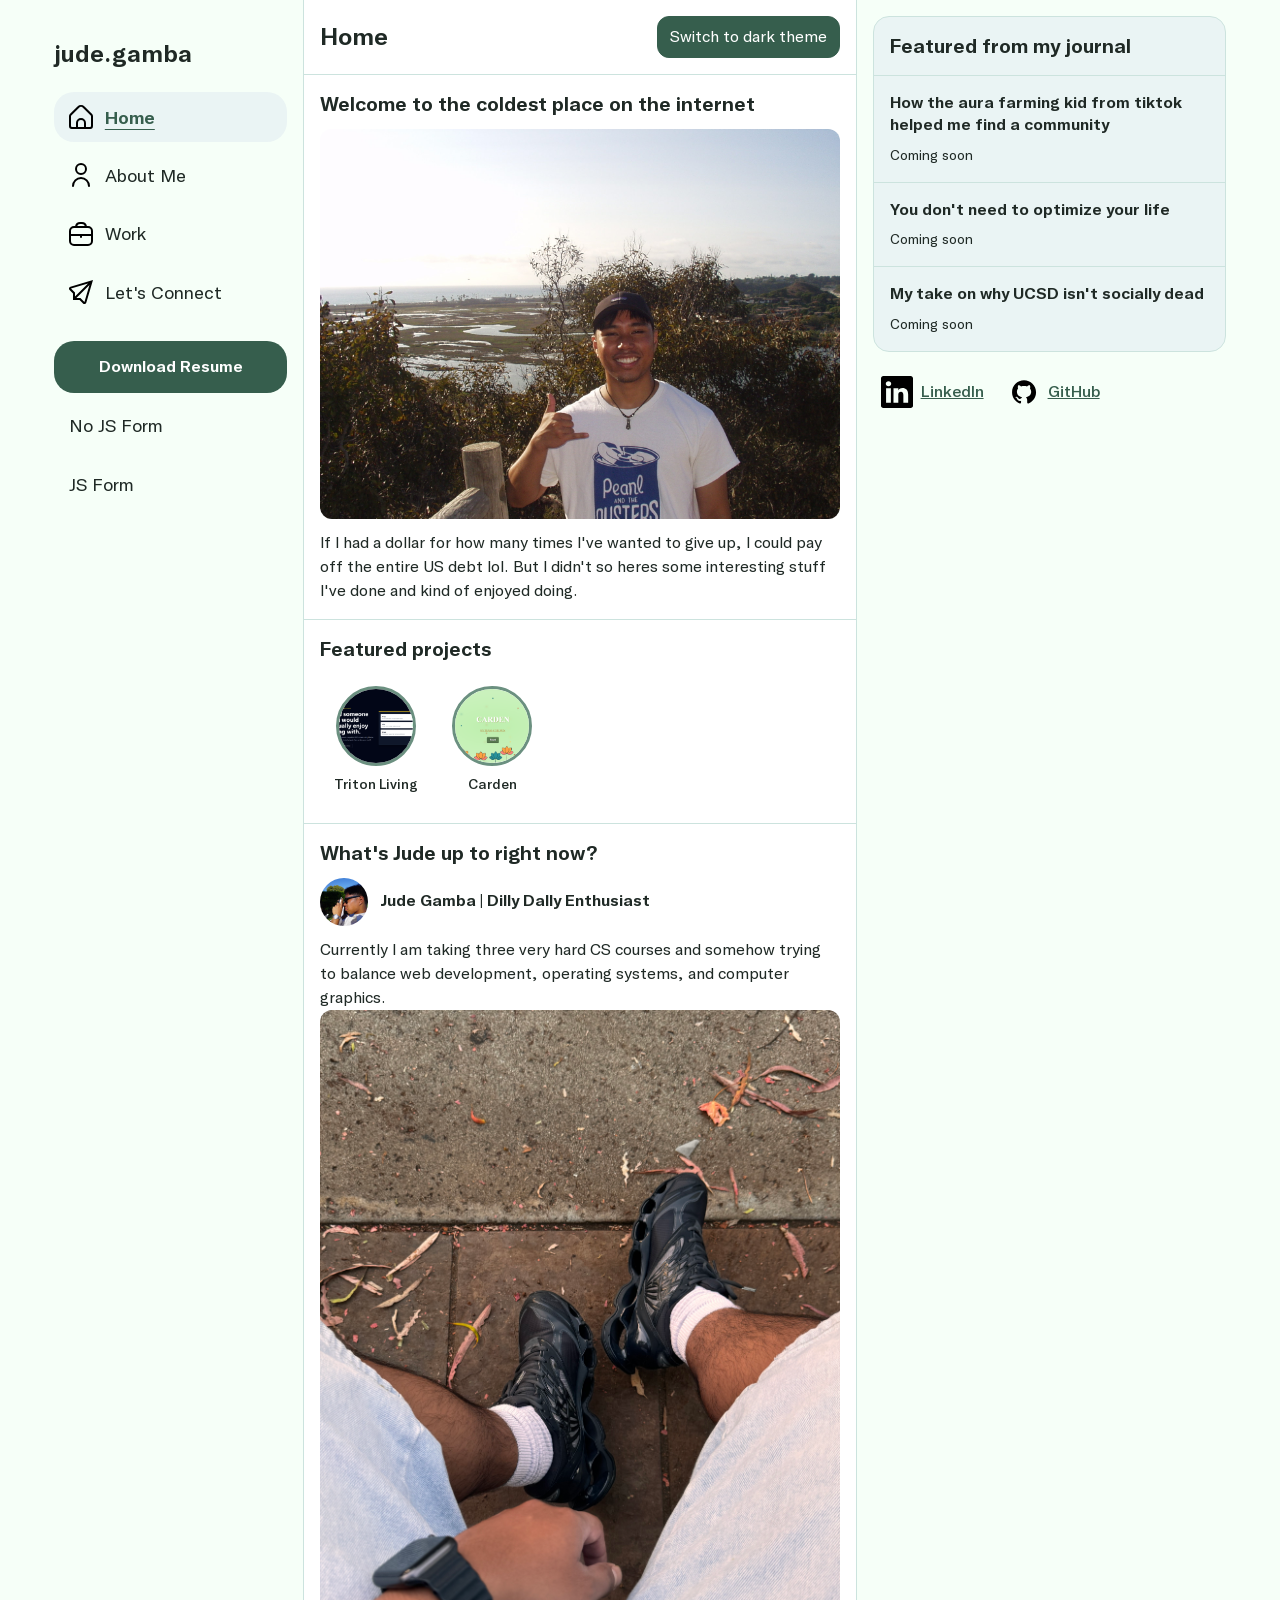
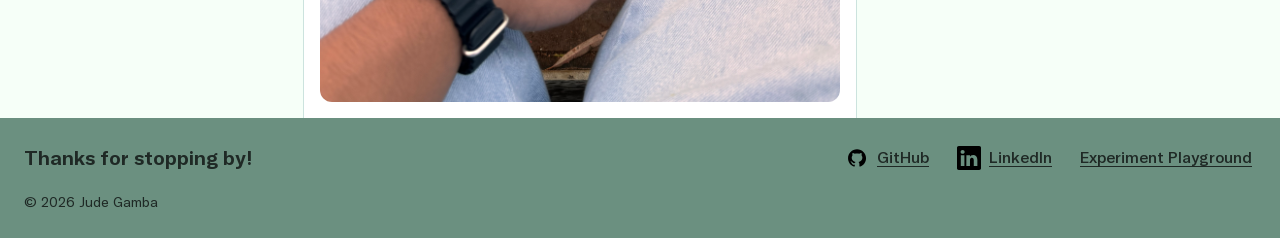
==== index.html @ f55cbba9 "copied over assets and code from hw4" ====
<!DOCTYPE html>
<html lang="en">
    <head>
        <meta charset="utf-8">
        <meta name="viewport" content="width=device-width, initial-scale=1">
        <meta name="description"
            content="Personal website showcasing Jude Gamba's portfolio">
        <Title>Home Page</Title>
        <link rel="icon" href="assets/favicon.svg" type="image/svg+xml">
        <link rel="stylesheet" href="stylesheet.css">
        <script src="theme.js"></script>
    </head>
    <body class="home-page">
        <header>
            <h1>Home</h1>
            <button type="button" class="theme-toggle" hidden>Switch to dark theme</button>
        </header>
        <nav aria-label="Main navigation">
            <h2><span class="first-name">jude</span>.<span class="last-name">gamba</span></h2>
            <ul>
                <li>
                    <a href="index.html" aria-current="page">
                        <img src="assets/icons/home.svg" data-dark-src="assets/icons/home-converted-inverted.png" alt="" width="24" height="24">
                        <span>Home</span>
                    </a>
                </li>
                <li>
                    <a href="about.html">
                        <img src="assets/icons/user.svg" data-dark-src="assets/icons/user-converted-inverted.png" alt="" width="24" height="24">
                        <span>About Me</span>
                    </a>
                </li>
                <li>
                    <a href="work.html">
                        <img src="assets/icons/briefcase.svg" data-dark-src="assets/icons/briefcase-converted-inverted.png" alt="" width="24" height="24">
                        <span>Work</span>
                    </a>
                </li>
                <li>
                    <a href="connect.html">
                        <img src="assets/icons/paper-plane.svg" data-dark-src="assets/icons/paper-plane-converted-inverted.png" alt="" width="24" height="24">
                        <span>Let's Connect</span>
                    </a>
                </li>
                <li class="nav-resume-item">
                    <a href="assets/jude-gamba-resume.pdf" download class="resume-link">
                        Download Resume
                    </a>
                </li>
                <li>
                    <a href="form-no-js.html">
                        <span>No JS Form</span>
                    </a>
                </li>
                <li>
                    <a href="form-with-js.html">
                        <span>JS Form</span>
                    </a>
                </li>
            </ul>
        </nav>
        <details class="mobile-menu">
            <summary aria-label="Navigation menu">
                <span class="hamburger" aria-hidden="true">
                    <span></span>
                    <span></span>
                    <span></span>
                </span>
            </summary>
            <nav aria-label="Mobile navigation">
                <ul>
                    <li><a href="index.html" aria-current="page">Home</a></li>
                    <li><a href="about.html">About Me</a></li>
                    <li><a href="work.html">Work</a></li>
                    <li><a href="connect.html">Let's Connect</a></li>
                    <li>
                        <a href="form-no-js.html">
                            No JS Form
                        </a>
                    </li>
                    <li>
                        <a href="form-with-js.html">
                            JS Form
                        </a>
                    </li>
                </ul>
            </nav>
        </details>
        <main>
            <section aria-labelledby="welcome-heading">
                <h2 id="welcome-heading">Welcome to the coldest place on the internet</h2>
                <img src="assets/images/home-page-photo.JPG" alt="Jude outdoors on a hike" loading="lazy" width="600" height="400">
                <p>
                    If I had a dollar for how many times I've wanted to give up, I could pay
                    off the entire US debt lol. But I didn't so heres some interesting stuff I've 
                    done and kind of enjoyed doing.
                </p>
            </section>

            <section aria-labelledby="projects-heading">
                <h2 id="projects-heading">Featured projects</h2>
                <ul class="project-stories">
                    <li>
                        <a href="work.html#triton-living">
                            <img
                                src="assets/images/projects/triton-living.png"
                                alt=""
                                width="80"
                                height="80">
                            <span>Triton Living</span>
                        </a>
                    </li>
                    <li>
                        <a href="work.html#carden">
                            <img
                                src="assets/images/projects/carden.png"
                                alt=""
                                width="80"
                                height="80">
                            <span>Carden</span>
                        </a>
                    </li>
                </ul>
            </section>

            <section aria-labelledby="daily-update-heading">
                <h2 id="daily-update-heading">What's Jude up to right now?</h2>

                <article class="feed-post" aria-labelledby="update-author">
                    <header class="post-author">
                        <img
                            src="assets/images/about-photo.JPG"
                            alt=""
                            width="48"
                            height="48">
                        <h3 id="update-author">Jude Gamba | Dilly Dally Enthusiast</h3>
                    </header>

                    <p>
                        Currently I am taking three very hard CS courses and somehow
                        trying to balance web development, operating systems,
                        and computer graphics.
                    </p>
                    <img
                        class="post-photo"
                        src="assets/images/current.jpeg"
                        alt="Person sitting down with black shoes and jean shorts"
                        loading="lazy" width="600" height="400">
                </article>
            </section>
        </main>

        <aside aria-labelledby="journal-heading">
            <section class="journal-panel desktop-journal">
                <h2 id="journal-heading">Featured from my journal</h2>

                <article>
                    <h3>How the aura farming kid from tiktok helped me find a community</h3>
                    <p>Coming soon</p>
                </article>

                <article>
                    <h3>You don't need to optimize your life</h3>
                    <p>Coming soon</p>
                </article>

                <article>
                    <h3>My take on why UCSD isn't socially dead</h3>
                    <p>Coming soon</p>
                </article>
            </section>
            <details class="journal-panel mobile-journal">
                <summary>Featured from my journal</summary>

                <article>
                    <h3>How the aura farming kid from tiktok helped me find a community</h3>
                    <p>Coming soon</p>
                </article>

                <article>
                    <h3>You don't need to optimize your life</h3>
                    <p>Coming soon</p>
                </article>

                <article>
                    <h3>My take on why UCSD isn't socially dead</h3>
                    <p>Coming soon</p>
                </article>
            </details>

            <ul class="social-links" aria-label="Social profiles">
                <li>
                    <a class="social-link" href="https://www.linkedin.com/in/jude-raphael-gamba">
                        <img src="assets/icons/linkedin.svg" data-dark-src="assets/icons/linkedin-converted-inverted.png"
                            alt="" width="24" height="24">
                        <span>LinkedIn</span>
                    </a>
                </li>
                <li>
                    <a class="social-link" href="https://github.com/JudeRgamba">
                        <img src="assets/icons/GitHub_Invertocat_Black_Clearspace.svg" data-dark-src="assets/icons/GitHub_Invertocat_Black_Clearspace-converted-inverted.png"
                            alt="" width="24" height="24">
                        <span>GitHub</span>
                    </a>
                </li>
            </ul>
        </aside>

        <footer class="site-footer">
            <div class="footer-content">
                <p class="footer-message">Thanks for stopping by!</p>

                <nav class="footer-links" aria-label="Footer navigation">
                    <a href="https://github.com/JudeRgamba">
                        <img
                            src="assets/icons/GitHub_Invertocat_Black_Clearspace.svg" data-dark-src="assets/icons/GitHub_Invertocat_Black_Clearspace-converted-inverted.png"
                            alt=""
                            width="24"
                            height="24">
                        <span>GitHub</span>
                    </a>

                    <a href="https://www.linkedin.com/in/jude-raphael-gamba">
                        <img
                            src="assets/icons/linkedin.svg" data-dark-src="assets/icons/linkedin-converted-inverted.png"
                            alt=""
                            width="24"
                            height="24">
                        <span>LinkedIn</span>
                    </a>

                    <a href="experiments.html">Experiment Playground</a>
                </nav>
            </div>

            <p class="footer-copyright">
                <small>© 2026 Jude Gamba</small>
            </p>
        </footer>
        <a
            class="floating-resume"
            href="assets/jude-gamba-resume.pdf"
            download
            aria-label="Download resume">
            <img
                src="assets/icons/download.svg" data-dark-src="assets/icons/download-converted-inverted.png"
                alt=""
                width="24"
                height="24">
        </a>
    </body>
</html>

<!--you can use dashes (-) between words to create custom elements-->
<!--<new-element></new-element>-->
---- stylesheet.css ----
/* Jude Gamba */
/* https://github.com/JudeRgamba/CSE134B-Hw3 */

@font-face {
    font-family: 'Twitter Chirp';
    src: url('assets/fonts/Chirp-Heavy.woff2') format('woff2');
    font-weight: 900;
    font-style: normal;
    font-display: swap;
}

@font-face {
    font-family: 'Twitter Chirp';
    src: url('assets/fonts/Chirp-Bold.woff2') format('woff2');
    font-weight: bold;
    font-style: normal;
    font-display: swap;
}

@font-face {
    font-family: 'Twitter Chirp';
    src: url('assets/fonts/Chirp-Regular.woff2') format('woff2');
    font-weight: normal;
    font-style: normal;
    font-display: swap;
}

@font-face {
    font-family: 'Twitter Chirp';
    src: url('assets/fonts/Chirp-Medium.woff2') format('woff2');
    font-weight: 500;
    font-style: normal;
    font-display: swap;
}

/* Shared settings and default light theme */
:root {
    --font-body: "Twitter Chirp", Arial, sans-serif;
    --spacing: 1rem;

    color-scheme: light;
    --page-background: #f6fff8;
    --feed-background: #ffffff;
    --surface-background: #eaf4f4;
    --text-color: #1f2925;
    --link-color: #365e4d;
    --border-color: #cce3de;
    --hover-background: #cce3de;
    --accent-color: #6b9080;
    --progress-track: #cce3de;
    --button-background: #365e4d;
    --button-hover-background: #1f2925;
    --button-text: #ffffff;
    --focus-color: #365e4d;
    --input-background: #eaf4f4;
    --input-border: #365e4d;
    --error-color: #a12622;
    --footer-background: #6b9080;
    --footer-text: #1f2925;
    --shadow-color: rgb(0 0 0 / 20%);
    --floating-shadow-color: rgb(0 0 0 / 25%);
    --backdrop-color: rgb(0 0 0 / 55%);
}

/* Dark theme: activated by data-theme="dark" on the html element. */
:root[data-theme="dark"] {
    color-scheme: dark;
    --page-background: #101815;
    --feed-background: #18231e;
    --surface-background: #22322a;
    --text-color: #edf5ef;
    --link-color: #a4d8bb;
    --border-color: #425c4f;
    --hover-background: #30483b;
    --accent-color: #89b9a0;
    --progress-track: #425c4f;
    --button-background: #365e4d;
    --button-hover-background: #426e5b;
    --button-text: #ffffff;
    --focus-color: #b5ebcd;
    --input-background: #22322a;
    --input-border: #89b9a0;
    --error-color: #ffaaa5;
    --footer-background: #263e32;
    --footer-text: #edf5ef;
    --shadow-color: rgb(0 0 0 / 40%);
    --floating-shadow-color: rgb(0 0 0 / 45%);
    --backdrop-color: rgb(0 0 0 / 70%);
}

body {
    margin: 0;
    background-color: var(--page-background);
    color: var(--text-color);
    font-family: var(--font-body);
    font-size: 1rem;
    line-height: 1.5;
}

a {
    color: var(--link-color);
}

/* Native button supports Tab, Enter, and Space. Reveal only after setup. */
.theme-toggle[hidden] {
    display: none;
}

.theme-toggle {
    padding: 0.5em 0.75em;
    border: 1px solid var(--input-border);
    border-radius: 0.75rem;
    background-color: var(--button-background);
    color: var(--button-text);
    font: inherit;
    cursor: pointer;
}

.theme-toggle:hover {
    background-color: var(--button-hover-background);
}

body > header {
    display: flex;
    align-items: center;
    justify-content: space-between;
    flex-wrap: wrap;
    gap: 0.75rem;
}

main {
    background-color: var(--feed-background);
    border-inline: 1px solid var(--border-color);
    padding: var(--spacing);
}

/* Include padding and borders within declared element widths. */
*,
*::before,
*::after {
    box-sizing: border-box;
}

/* Desktop: navigation, center feed, and journal sidebar. */
@media (min-width: 75rem) {
    body {
        display: grid;
        grid-template-columns:
            minmax(0, 1fr)
            minmax(0, min(20.68vw, 24.75rem))
            minmax(0, min(43.24vw, 51.75rem))
            minmax(0, min(30.08vw, 36rem))
            minmax(0, 1fr);
        grid-template-rows: auto 1fr auto;

        width: 100%;
        max-width: none;
        margin: 0;

        align-items: start;
        min-height: 100vh;
    }

    /* Child selectors place the page's main regions in the grid. */
    body > header {
        grid-column: 3;
        grid-row: 1;
        padding: var(--spacing);
        background-color: var(--feed-background);
        border-inline: 1px solid var(--border-color);
    }

    body > main {
        grid-column: 3;
        grid-row: 2;
        min-width: 0;
        align-self: stretch;
    }

    body > nav {
        grid-column: 2;
        grid-row: 1 / 3;
    }

    body > aside {
        grid-column: 4;
        grid-row: 1 / 3;
    }

    body > nav,
    body > aside {
        position: sticky;
        top: 0;
        max-height: 100vh;
        overflow-y: auto;
        padding: var(--spacing);
    }

    body > footer {
        grid-column: 2;
        grid-row: 3;
        padding: var(--spacing);
        background-color: var(--feed-background);
        border-inline: 1px solid var(--border-color);
    }
}

/* Navigation Bar Styling */
@media (min-width: 75rem) {
    /* Child combinator: style the main navigation's list. */
    body > nav > ul {
        display: flex;
        flex-direction: column;
        gap: 0.5rem;
        list-style: none;
        margin: 0;
        padding: 0;
    }

    /* Descendant combinator: align icons and text within navigation links. */
    body > nav a {
        display: flex;
        align-items: center;
        gap: 0.75rem;
        padding: 0.65em 0.8em;
        border-radius: 20px;
        color: var(--text-color);
        font-size: 1.125rem;
        text-decoration: none;
    }

    body > nav a img {
        width: 1.5rem;
        height: 1.5rem;
        flex-shrink: 0;
    }

    body > nav a:hover {
        background-color: var(--hover-background);
        text-decoration: underline;
        text-underline-offset: 0.25em;
    }

    /* Attribute selector: identify the current page's navigation link. */
    body > nav a[aria-current="page"] {
        background-color: var(--surface-background);
        color: var(--link-color);
        font-weight: 700;
        text-decoration: underline;
        text-underline-offset: 0.25em;
    }

    body > nav .resume-link {
        justify-content: center;
        margin-top: var(--spacing);
        padding: 0.85em 1em;
        background-color: var(--button-background);
        color: var(--button-text);
        font-size: 1rem;
        font-weight: 700;
    }

    body > nav .resume-link:hover {
        background-color: var(--button-hover-background);
    }
}

/* Keep keyboard focus visible at every screen width. */
a:focus-visible,
button:focus-visible,
input:focus-visible,
textarea:focus-visible,
select:focus-visible {
    outline: 3px solid var(--focus-color);
    outline-offset: 3px;
}

/* Stick Header for top of page */
@media (min-width: 75rem) {
    body > header {
        position: sticky;
        top: 0;
        z-index: 10;
        border-bottom: 1px solid var(--border-color);
    }

    body > header > h1 {
        margin: 0;
        font-size: 1.5rem;
        line-height: 1.25;
    }
}

/* Main Feed Styling */
.home-page > main {
    padding: 0;
}

/* Child combinator: give each Home feed section its own spacing. */
.home-page > main > section {
    padding: var(--spacing);
}

/* Adjacent sibling combinator: separate consecutive feed sections. */
.home-page > main > section + section {
    border-top: 1px solid var(--border-color);
}

.home-page > main > section > h2 {
    margin: 0 0 0.75rem;
    font-size: 1.25rem;
    line-height: 1.3;
}

.home-page > main p {
    margin: 0.75rem 0 0;
}

/* Descendant selector: keep Home photos within their available width. */
.home-page main img {
    display: block;
    max-width: 100%;
    height: auto;
    border-radius: 0.75rem;
}

/* Child combinator: arrange featured projects in one scrollable row. */
.home-page .project-stories {
    display: flex;
    gap: 1.25rem;
    overflow-x: auto;
    list-style: none;
    margin: 0;
    padding: 0.5rem;
}

.home-page .project-stories > li {
    flex: 0 0 6rem;
}

.home-page .project-stories a {
    display: flex;
    flex-direction: column;
    align-items: center;
    gap: 0.5rem;
    padding: 0.25rem;
    color: var(--text-color);
    text-align: center;
    text-decoration: none;
    font-size: 0.875rem;
    font-weight: 500;
}

.home-page .project-stories img {
    width: 5rem;
    height: 5rem;
    object-fit: cover;
    border: 3px solid var(--accent-color);
    border-radius: 50%;
}

.home-page .project-stories a:hover {
    color: var(--link-color);
    text-decoration: underline;
    text-underline-offset: 0.2em;
}

.home-page .project-stories a:hover img {
    border-color: var(--link-color);
}

/* Attribute selector: give linked projects a block box and anchor clearance. */
project-card[id] {
    display: block;
    scroll-margin-top: 6rem;
}

/* Descendant selector: align the avatar and author name within a post. */
.home-page .post-author {
    display: flex;
    align-items: center;
    gap: 0.75rem;
    margin-bottom: 0.75rem;
}

.home-page .post-author img {
    width: 3rem;
    height: 3rem;
    flex-shrink: 0;
    object-fit: cover;
    border-radius: 50%;
}

.home-page .post-author h3 {
    margin: 0;
    font-size: 1rem;
    font-weight: 700;
    line-height: 1.3;
}

.home-page .feed-post > p {
    margin: 0;
}

/* Fill the feed with the welcome photo and update photo. */
.home-page section[aria-labelledby="welcome-heading"] > img,
.home-page .post-photo {
    width: 100%;
    height: auto;
}

/* Journal Sidebar Styling */
.journal-panel {
    background-color: var(--surface-background);
    border: 1px solid var(--border-color);
    border-radius: 1rem;
}

/* Child combinator: space the panel heading and journal entries. */
.journal-panel > h2,
.journal-panel > article {
    padding: var(--spacing);
    margin: 0;
}

.journal-panel > h2 {
    font-size: 1.25rem;
    line-height: 1.3;
}

.journal-panel > article {
    border-top: 1px solid var(--border-color);
}

.journal-panel h3 {
    margin: 0;
    font-size: 1rem;
    line-height: 1.4;
}

.journal-panel p {
    margin: 0.5rem 0 0;
    font-size: 0.875rem;
}

.social-links {
    display: flex;
    flex-wrap: wrap;
    gap: 0.5rem;
    list-style: none;
    margin: var(--spacing) 0 0;
    padding: 0;
}

.social-link {
    display: flex;
    align-items: center;
    gap: 0.5rem;
    padding: 0.5em;
    border-radius: 0.5rem;
    color: var(--link-color);
    font-size: 1rem;
    font-weight: 500;
}

.social-link img {
    width: 2rem;
    height: 2rem;
    object-fit: contain;
}

/* Attribute selector: hover styling applies only to real profile links. */
.social-link[href]:hover {
    background-color: var(--hover-background);
    text-decoration-thickness: 2px;
}

/* Profile Page Styles */
.about-page > main {
    padding: 0;
}

.profile-cover {
    display: block;
    width: 100%;
    aspect-ratio: 3 / 1;
    object-fit: cover;
}

.profile-details {
    padding: 0 var(--spacing) var(--spacing);
}

.profile-avatar {
    display: block;
    position: relative;
    width: 9rem;
    height: 9rem;
    margin-top: -4.5rem;
    border: 0.3rem solid var(--feed-background);
    border-radius: 50%;
    object-fit: cover;
}

/* Child selector: style the profile's name and bio paragraphs. */
.profile-details > h2 {
    margin: 0.75rem 0 0;
    font-size: 1.5rem;
    line-height: 1.25;
}

.profile-details > p {
    margin: 0.75rem 0 0;
}

.profile-meta {
    display: flex;
    flex-wrap: wrap;
    gap: 0.5rem 1rem;
    list-style: none;
    margin: 0.75rem 0 0;
    padding: 0;
    font-size: 0.875rem;
}

.profile-meta > li {
    display: flex;
    align-items: center;
    gap: 0.4rem;
}

.profile-meta img {
    width: 1.25rem;
    height: 1.25rem;
}

.profile-stat {
    font-size: 0.875rem;
}

/* Hobby Posts */
.hobby-feed {
    border-top: 1px solid var(--border-color);
}

/* Child selectors: space the hobby feed's introductory heading and text. */
.hobby-feed > h2 {
    margin: 0;
    padding: var(--spacing) var(--spacing) 0;
    font-size: 1.25rem;
    line-height: 1.3;
}

.hobby-feed > p {
    margin: 0;
    padding: 0.5rem var(--spacing) var(--spacing);
}

.hobby-post {
    padding: var(--spacing);
    border-top: 1px solid var(--border-color);
}

.hobby-author {
    display: flex;
    align-items: center;
    gap: 0.75rem;
}

.hobby-author img {
    display: block;
    width: 3rem;
    height: 3rem;
    flex-shrink: 0;
    border-radius: 50%;
    object-fit: cover;
}

.hobby-author p {
    margin: 0;
    font-size: 1rem;
    font-weight: 700;
}

.hobby-post > h3 {
    margin: 0.75rem 0 0;
    font-size: 1.125rem;
    line-height: 1.3;
}

.hobby-post > p {
    margin: 0.75rem 0;
}

.photo-gallery {
    display: grid;
    grid-template-columns: repeat(2, minmax(0, 1fr));
    gap: 0.5rem;
    list-style: none;
    margin: 1rem 0 0;
    padding: 0;
}

.photo-gallery a {
    display: block;
    border-radius: 0.75rem;
}

.photo-gallery img {
    display: block;
    width: 100%;
    height: auto;
    aspect-ratio: 1 / 1;
    object-fit: cover;
    border-radius: 0.75rem;
}

.photo-gallery a:hover {
    outline: 2px solid var(--link-color);
    outline-offset: 2px;
}

/* Keep the keyboard video within its post at a widescreen ratio. */
.hobby-video {
    display: block;
    width: 100%;
    aspect-ratio: 16 / 9;
    height: auto;
    margin-top: var(--spacing);
    border: 0;
    border-radius: 0.75rem;
}

/* Work Page Styling */
.work-page > main {
    padding: 0;
}

/* Child selector: give each Work section consistent feed spacing. */
.work-page > main > section {
    padding: var(--spacing);
}

.work-page > main > section > h2 {
    margin: 0 0 1.5rem;
    font-size: 1.25rem;
    line-height: 1.3;
}

work-timeline {
    display: block;
}

.career-timeline {
    list-style: none;
    margin: 0 0 1.5rem 0.5rem;
    padding: 0;
    border-left: 2px solid var(--accent-color);
}

/* Child selector: position each experience beside the timeline. */
.career-timeline > li {
    position: relative;
    padding: 0 0 2rem 1.5rem;
}

.career-timeline > li:last-child {
    padding-bottom: 0;
}

/* Decorative dots mark each experience on the vertical line. */
.career-timeline > li::before {
    content: "";
    position: absolute;
    top: 0.3rem;
    left: -0.4375rem;
    width: 0.75rem;
    height: 0.75rem;
    border-radius: 50%;
    background-color: var(--accent-color);
}

.career-timeline h3 {
    margin: 0;
    font-size: 1.125rem;
    line-height: 1.3;
}

.career-timeline p {
    margin: 0.5rem 0 0;
}

.career-role {
    font-weight: 500;
}

.career-dates {
    font-size: 0.875rem;
}

/* Descendant selector: align each company logo with its heading. */
.career-timeline .company-heading {
    display: flex;
    align-items: center;
    gap: 0.75rem;
}

.company-heading img {
    display: block;
    width: 2.5rem;
    height: 2.5rem;
    flex-shrink: 0;
    object-fit: contain;
}

.degree-widget {
    padding: 1.25rem;
    border: 1px solid var(--border-color);
    border-radius: 1rem;
    background-color: var(--surface-background);
}

.degree-heading {
    display: flex;
    justify-content: space-between;
    align-items: baseline;
    gap: 1rem;
    margin-bottom: 0.75rem;
    font-size: 1.125rem;
    font-weight: 700;
}

.degree-widget progress {
    display: block;
    width: 100%;
    height: 1rem;
    overflow: hidden;
    appearance: none;
    border: 0;
    border-radius: 999px;
    background-color: var(--progress-track);
    accent-color: var(--accent-color);
}

/* Chrome, Edge, and Safari: style the track and filled portion. */
.degree-widget progress::-webkit-progress-bar {
    background-color: var(--progress-track);
    border-radius: 20px;
}

.degree-widget progress::-webkit-progress-value {
    background-color: var(--accent-color);
    border-radius: 999px;
}

/* Firefox: style the filled portion. */
.degree-widget progress::-moz-progress-bar {
    background-color: var(--accent-color);
    border-radius: 20px;
}

.degree-status {
    margin: 0.75rem 0 0;
    font-size: 0.875rem;
    font-weight: 700;
}

.degree-caption {
    margin: 0.5rem 0 1rem;
    font-size: 0.875rem;
}

.degree-widget button {
    padding: 0.75em 1.25em;
    border: 0;
    border-radius: 20px;
    background-color: var(--button-background);
    color: var(--button-text);
    font: inherit;
    font-weight: 700;
    cursor: pointer;
}

.degree-widget button:hover {
    background-color: var(--button-hover-background);
}

.employment-dialog {
    width: min(90%, 26rem);
    margin: auto;
    padding: 1.75rem;
    border: 1px solid var(--accent-color);
    border-radius: 1rem;
    background-color: var(--feed-background);
    color: var(--text-color);
    box-shadow: 0 1rem 3rem var(--shadow-color);
    text-align: center;
}

/* Dim the page behind the open modal dialog. */
.employment-dialog::backdrop {
    background-color: var(--backdrop-color);
}

.employment-dialog h2 {
    margin: 0;
    font-size: 1.5rem;
    line-height: 1.25;
}

.employment-dialog p {
    margin: 1rem 0 1.5rem;
}

.employment-dialog button {
    padding: 0.75em 1.5em;
    border: 0;
    border-radius: 20px;
    background-color: var(--button-background);
    color: var(--button-text);
    font: inherit;
    font-weight: 700;
    cursor: pointer;
}

.employment-dialog button:hover {
    background-color: var(--button-hover-background);
}

/* Project feed styling */
/* Adjacent sibling selector: divide consecutive Work feed sections. */
.work-page > main > section + section {
    border-top: 1px solid var(--border-color);
}

.work-projects {
    list-style: none;
    margin: 0;
    padding: 0;
}

/* Adjacent sibling selector: separate project rows. */
.work-projects > li + li {
    margin-top: 1.5rem;
    padding-top: 1.5rem;
    border-top: 1px solid var(--border-color);
}

.work-projects project-card {
    display: grid;
    grid-template-columns: minmax(0, 1fr) minmax(0, 2fr);
    align-items: start;
    gap: 1rem;
}

.work-projects .project-thumbnail {
    display: block;
    width: 100%;
    aspect-ratio: 16 / 9;
    height: auto;
    object-fit: cover;
    border-radius: 0.75rem;
    align-self: center;
}

.project-details {
    min-width: 0;
    overflow-wrap: anywhere;
}

.project-details h3 {
    margin: 0;
    font-size: 1.125rem;
    line-height: 1.3;
}

.project-details p {
    margin: 0.75rem 0 0;
}

.project-details a {
    color: var(--link-color);
    font-weight: 700;
    text-underline-offset: 0.2em;
}

.project-details a:hover {
    text-decoration-thickness: 2px;
}

/* Connect Page Styling */
.connect-page > main {
    padding: 0;
}

/* Child selector: space the Connect feed sections. */
.connect-page > main > section {
    padding: var(--spacing);
}

/* Adjacent sibling selector: divide the message form and poll. */
.connect-page > main > section + section {
    border-top: 1px solid var(--border-color);
}

.connect-page h2 {
    margin: 0 0 1rem;
    font-size: 1.25rem;
    line-height: 1.3;
}

.message-form {
    display: grid;
    gap: 0.75rem;
}

.message-form p {
    margin: 0 0 0.5rem;
    font-size: 0.875rem;
}

.message-form label {
    font-weight: 700;
}

/* Attribute selector: style the email field alongside the message field. */
.message-form input[type="text"],
.message-form input[type="email"],
.message-form textarea {
    width: 100%;
    min-width: 0;
    padding: 0.75em;
    border: 1px solid var(--input-border);
    border-radius: 0.75rem;
    background-color: var(--input-background);
    color: var(--text-color);
    font: inherit;
}

.connect-page > main > .message-form {
    padding: var(--spacing);
}

.message-form textarea {
    resize: vertical;
}

.message-form button {
    justify-self: end;
    padding: 0.75em 1.5em;
    border: 0;
    border-radius: 20px;
    background-color: var(--button-background);
    color: var(--button-text);
    font: inherit;
    font-weight: 700;
    cursor: pointer;
}

.message-form button:hover {
    background-color: var(--button-hover-background);
}

.validation-form {
    gap: 0.375rem;
}

/* Keep the same border width in every validation state. */
.validation-form input:required,
.validation-form textarea:required {
    border-width: 2px;
}

/* Keep keyboard focus visible in every validation state. */
.validation-form input:focus-visible,
.validation-form textarea:focus-visible,
.validation-form button:focus-visible {
    outline: 3px solid var(--focus-color);
    outline-offset: 3px;
}

.validation-form small {
    display: block;
    font-size: 0.875rem;
}

/* Reserve space so showing an error does not shift the layout. */
.validation-form .field-error {
    display: block;
    visibility: hidden;
    color: var(--error-color);
    font-size: 0.875rem;
}

.validation-form input:user-invalid + .field-error,
.validation-form textarea:user-invalid + .field-error {
    visibility: visible;
}

.professor-poll fieldset {
    min-width: 0;
    margin: 0;
    padding: var(--spacing);
    border: 1px solid var(--border-color);
    border-radius: 0.75rem;
}

.professor-poll legend {
    padding-inline: 0.25em;
    font-weight: 700;
}

.poll-option {
    display: flex;
    align-items: center;
    gap: 0.75rem;
    padding: 0.75em;
    border-radius: 0.5rem;
    cursor: pointer;
}

.poll-option:hover {
    background-color: var(--surface-background);
}

.poll-option input {
    flex-shrink: 0;
    margin: 0;
    accent-color: var(--link-color);
}

/* Highlight the label containing a selected radio button. */
.poll-option:has(input:checked) {
    background-color: var(--hover-background);
    color: var(--link-color);
    font-weight: 700;
}

/* Hide feedback until Professor Soosai Raj is selected. */
.poll-feedback {
    display: none;
    margin: 0.75rem 0 0;
    color: var(--link-color);
    font-weight: 700;
}

/* Show feedback when this fieldset contains the checked Gerald radio. */
.professor-poll fieldset:has(#gerald:checked) .poll-feedback {
    display: block;
}

/* Match the form's existing colors, corners, and typography. */
.validation-form .form-feedback {
    margin-top: 0.75rem;
    padding: 0.75rem;
    border: 1px solid var(--link-color);
    border-radius: 0.75rem;
    background-color: var(--surface-background);
}

.validation-form .form-feedback h3 {
    margin: 0 0 0.5rem;
    font-size: 1rem;
}

.validation-form .form-feedback p {
    margin: 0;
    font-size: 0.875rem;
    line-height: 1.5;
}

/* Match the error color already used by the no-JS form. */
.validation-form .form-errors p {
    color: var(--error-color);
}

/* Reserve space for each error without showing empty paragraphs. */
.validation-form .form-errors p:empty::before {
    content: "\00a0";
}

.validation-form #comment-info.near-limit {
    font-weight: 700;
    border-inline-start: 3px solid var(--link-color);
    padding-inline-start: 0.75rem;
}

.validation-form #comment-info.at-limit {
    font-weight: 700;
    border-inline-start:  double 6px var(--link-color);
    padding-inline-start: 0.75rem;
}

.validation-form [hidden] {
    display: none;
}
/* Footer Styling */
/* Child selector: style the shared page footer. */
body > .site-footer {
    padding: 1.5rem;
    border: 0;
    background-color: var(--footer-background);
    color: var(--footer-text);
}

.footer-content {
    display: flex;
    justify-content: space-between;
    align-items: center;
    flex-wrap: wrap;
    gap: 1rem;
}

.footer-message {
    margin: 0;
    font-size: 1.25rem;
    font-weight: 700;
}

.footer-links {
    display: flex;
    align-items: center;
    flex-wrap: wrap;
    gap: 0.75rem 1.25rem;
}

.footer-links a {
    display: inline-flex;
    align-items: center;
    gap: 0.5rem;
    padding: 0.25em;
    border-radius: 0.25rem;
    color: inherit;
    font-size: 1rem;
    font-weight: 500;
    text-underline-offset: 0.2em;
}

.footer-links img {
    display: block;
    width: 1.5rem;
    height: 1.5rem;
    object-fit: contain;
}

.footer-links a:hover {
    text-decoration-thickness: 2px;
}

.footer-links a:focus-visible {
    outline-color: var(--footer-text);
}

.footer-copyright {
    margin: 1rem 0 0;
}

.footer-copyright small {
    font-size: 0.875rem;
}

@media (min-width: 75rem) {
    body > .site-footer {
        grid-column: 1 / -1;
        grid-row: 3;
    }
}

/* Floating Resume Button */
/* Hide the floating resume control on desktop. */
@media (min-width: 75rem) {
    .floating-resume {
        display: none;
    }
}

@media (width < 75rem) {
    .floating-resume {
        position: fixed;
        right: 1rem;
        bottom: calc(1rem + env(safe-area-inset-bottom));
        z-index: 40;

        display: flex;
        align-items: center;
        justify-content: center;
        width: 3.5rem;
        height: 3.5rem;

        border-radius: 50%;
        background-color: var(--button-background);
        box-shadow: 0 0.25rem 1rem var(--floating-shadow-color);
    }

    .floating-resume img {
        display: block;
        width: 1.5rem;
        height: 1.5rem;
        filter: brightness(0) invert(1);
    }

    .floating-resume:hover {
        background-color: var(--button-hover-background);
    }

    body {
        padding-bottom: 0;
    }

    body > .site-footer {
        padding-bottom: calc(5rem + env(safe-area-inset-bottom));
    }
}


/* Mobile and tablet layout, below the desktop breakpoint. */
.mobile-menu {
    display: none;
}

@media (width < 75rem) {
    body > header {
        position: sticky;
        top: 0;
        z-index: 20;
        padding: 1rem;
        background-color: var(--feed-background);
        border-bottom: 1px solid var(--border-color);
        display: flex;
        align-items: center;
        justify-content: space-between;
        gap: 1rem;
    }

    body > header > h1 {
        margin: 0;
        font-size: 1.25rem;
        line-height: 1.3;
    }

    body > main {
        min-width: 0;
        border-inline: 0;
    }

    .work-projects project-card {
        grid-template-columns: 1fr;
    }

    .work-projects .project-thumbnail {
        width: min(100%, 20rem);
        justify-self: center;
        align-self: center;
    }

    /* Hide the original desktop navigation. */
    body > nav {
        display: none;
    }

    .mobile-menu {
        display: block;
        flex-shrink: 0;
    }

    .mobile-menu > summary {
        padding: var(--spacing);
        color: var(--link-color);
        font-weight: 700;
        cursor: pointer;
        list-style: none;
        width: fit-content;
        margin-left: auto;
    }

    .mobile-menu[open] > summary {
        border-bottom: 1px solid var(--border-color);
    }

    .mobile-menu > summary::-webkit-details-marker {
        display: none;
    }

    .hamburger {
        display: grid;
        gap: 5px;
        width: 24px;
    }

    .hamburger > span {
        display: block;
        height: 2px;
        background-color: currentColor;
        border-radius: 2px;
    }

    .mobile-menu ul {
        display: grid;
        gap: 0.25rem;
        margin: 0;
        padding: 0.5rem;
        list-style: none;
    }

    .mobile-menu a {
        display: block;
        padding: 0.75rem 1rem;
        border-radius: 0.75rem;
        color: var(--text-color);
        text-decoration: none;
    }

    .mobile-menu a:hover {
        background-color: var(--surface-background);
    }

    .mobile-menu a[aria-current="page"] {
        background-color: var(--hover-background);
        font-weight: 700;
    }

    .mobile-menu > summary:focus-visible,
    .mobile-menu a:focus-visible {
        outline: 3px solid var(--focus-color);
        outline-offset: -3px;
    }
}

/* Desktop uses the original, always-visible journal. */
.mobile-journal {
    display: none;
}

.mobile-journal > summary {
    padding: var(--spacing);
    border-radius: 1rem;
    font-size: 1.125rem;
    font-weight: 700;
    cursor: pointer;
}

.mobile-journal > summary:hover {
    background-color: var(--hover-background);
}

.mobile-journal > summary:focus-visible {
    outline: 3px solid var(--focus-color);
    outline-offset: 3px;
}

@media (width < 75rem) {
    body > aside {
        padding: var(--spacing);
    }

    .desktop-journal {
        display: none;
    }

    .mobile-journal {
        display: block;
    }
}
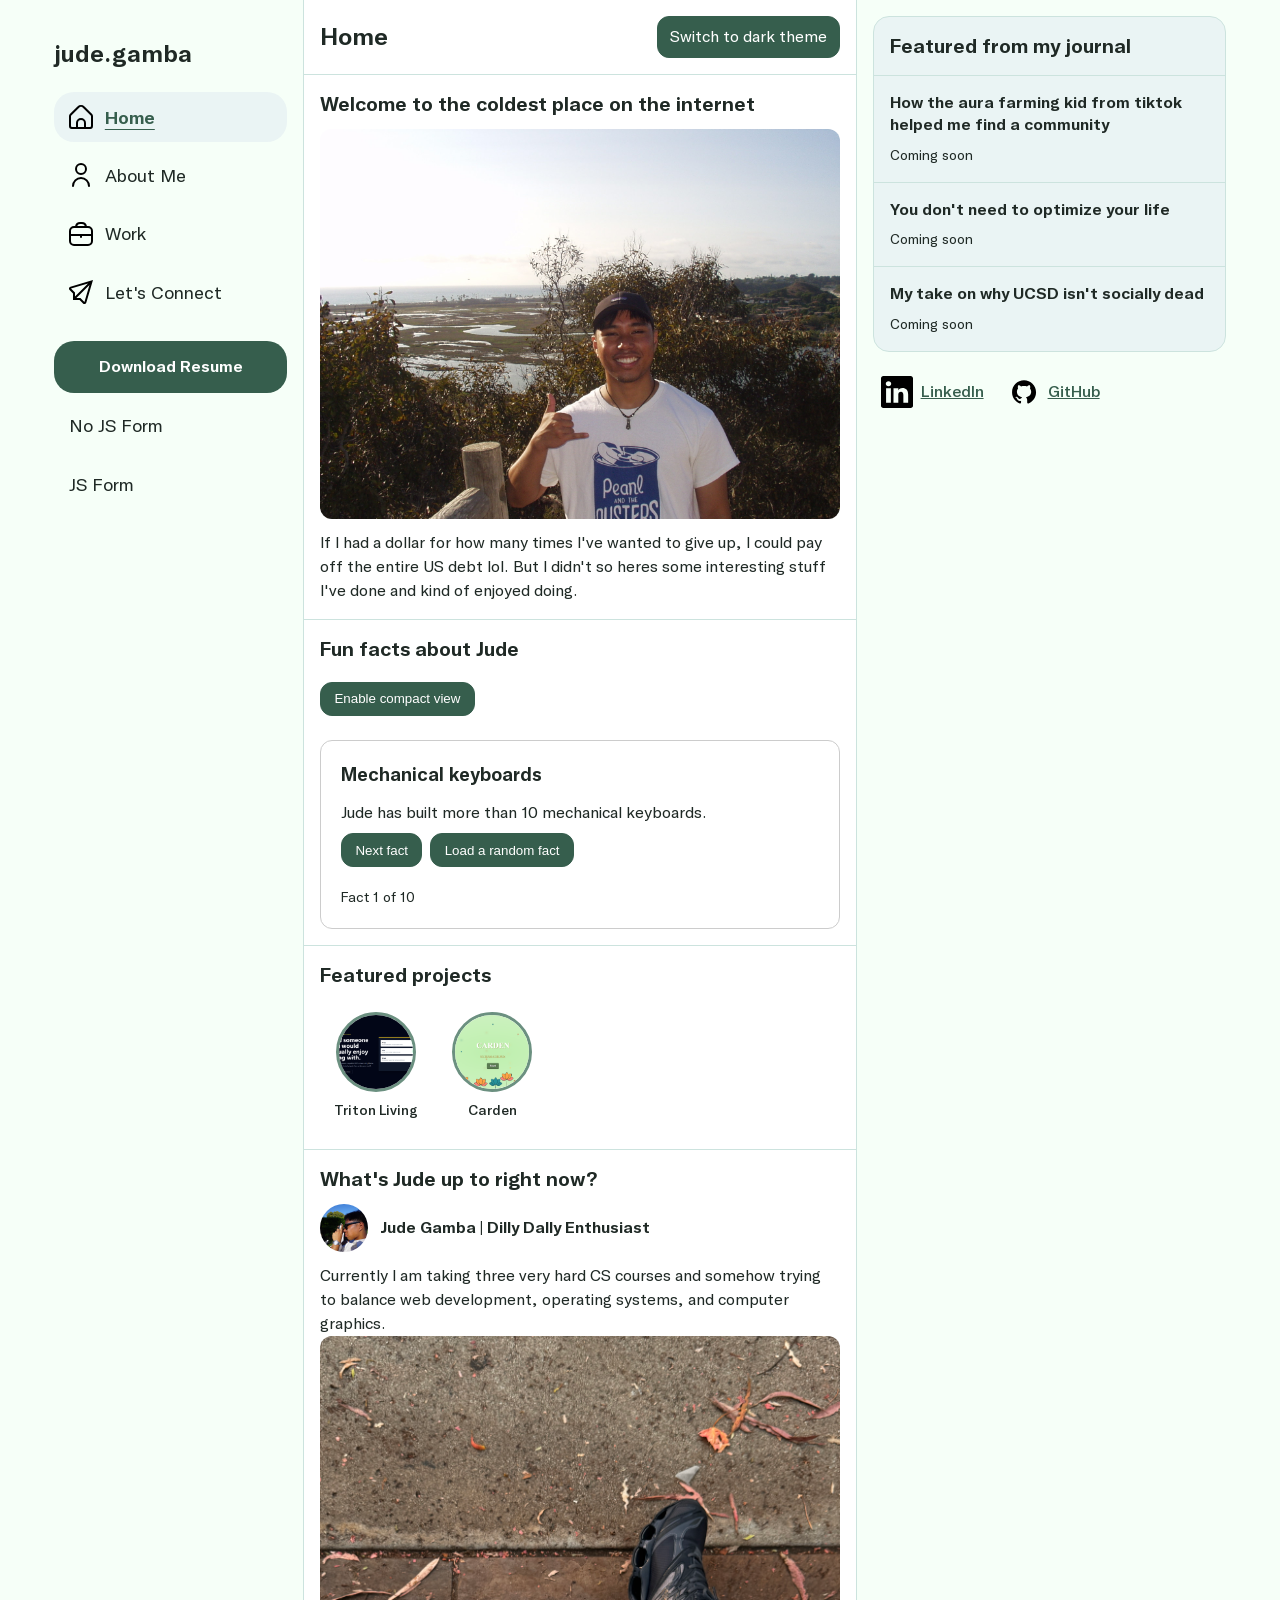
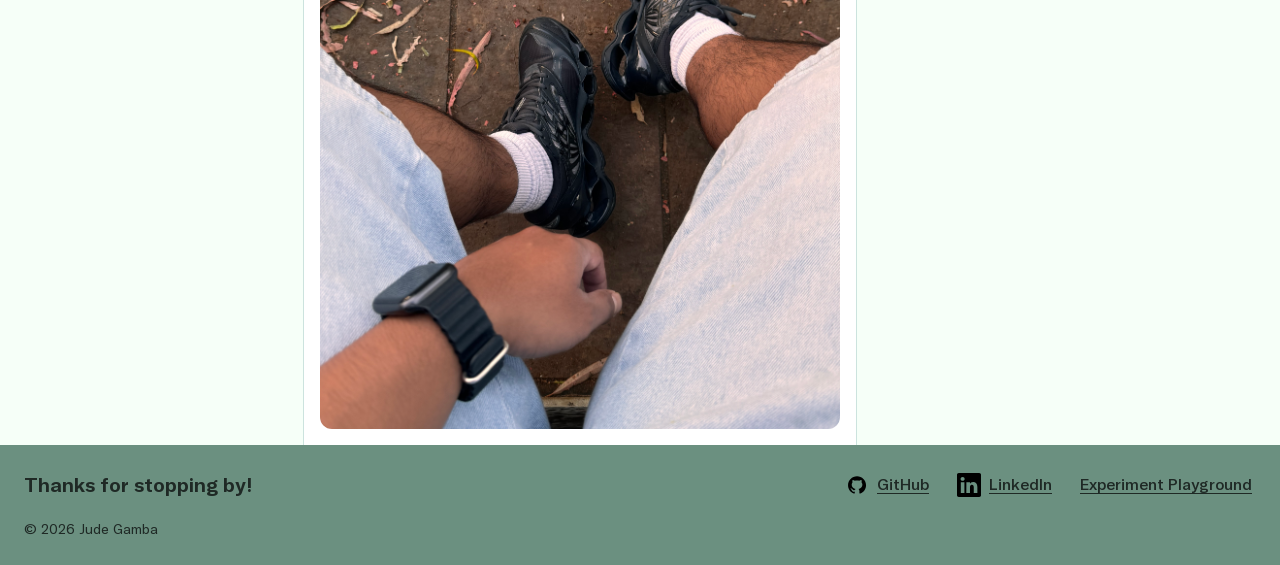
==== commit 5072503d: "finished creating web component for part 1 and 2" ====
--- a/index.html
+++ b/index.html
@@ -9,6 +9,7 @@
         <link rel="icon" href="assets/favicon.svg" type="image/svg+xml">
         <link rel="stylesheet" href="stylesheet.css">
         <script src="theme.js"></script>
+        <script src="components.js" defer></script>
     </head>
     <body class="home-page">
         <header>
@@ -95,6 +96,28 @@
                     off the entire US debt lol. But I didn't so heres some interesting stuff I've 
                     done and kind of enjoyed doing.
                 </p>
+            </section>
+
+            <section aria-labelledby="jude-facts-heading">
+                <h2 id="jude-facts-heading"> Fun facts about Jude</h2>
+
+                <button type="button" id="jude-facts-layout-toggle" aria-controls="jude-facts" aria-pressed="false" hidden>
+                    Enable compact view
+                </button>
+
+                <jude-facts id="jude-facts">
+                    <div class="jude-facts-fallback">
+                        <p>Jude has built more than 10 mechanical keyboards.</p>
+                        <p>Jude has visited 5 countries.</p>
+                        <p>Jude has over 1000 hours played on Rocket League</p>
+                    </div>
+                </jude-facts>
+
+                <noscript>
+                    <p>
+                        Enable Javascript to browse fun facts or load a live  random fact.
+                    </p>
+                </noscript>
             </section>
 
             <section aria-labelledby="projects-heading">
--- a/stylesheet.css
+++ b/stylesheet.css
@@ -1361,3 +1361,65 @@
         display: block;
     }
 }
+
+/* Custom Web Component Styling */
+jude-facts {
+    --jude-facts-background: var(var(--surface-background), #ffffff);
+    --jude-facts-text: var(--text-color, #1f2925);
+
+    display: block;
+    margin-top: 1rem;
+}
+
+jude-facts.is-enhanced .jude-facts-fallback {
+    display: none;
+}
+
+.jude-facts-panel {
+    padding: 1.25rem;
+    border: 1px solid var(--board-color, #cccccc);
+    border-radius: 0.75rem;
+    background-color: var(--jude-facts-background);
+    color: var(--jude-facts-text);
+}
+
+.jude-facts-title {
+    margin: 0 0 0.75rem;
+}
+
+.jude-facts-button,
+#jude-facts-layout-toggle {
+    margin: 0.5rem 0.5rem 0.5rem 0;
+    padding: 0.65em 1em;
+    border: 1px solid var(--input-border, #365e4d);
+    border-radius: 0.75rem;
+    background-color: var(--button-background, #365e4d);
+    color: var(--button-text, #ffffff);
+    cursor: pointer;
+}
+
+.jude-facts-button:disabled {
+    cursor: wait;
+    opacity: 0.65;
+}
+
+.jude-facts-button:focus-visible,
+#jude-facts-layout-toggle:focus-visible {
+    outline: 3px solid var(--focaus-color, #365e4d);
+    outline-offset: 3px;
+}
+
+.jude-facts-status {
+    min-height: 1.5em;
+    margin: 0.75rem 0 0;
+    font-size: 0.875rem;
+}
+
+.jude-fact.compact .jude-facts-panel {
+    padding: 0.75rem;
+}
+
+jude-facts.compact .jude-facts-fact {
+    margin-bottom: 0.75rem;
+    font-size: 1rem;
+}
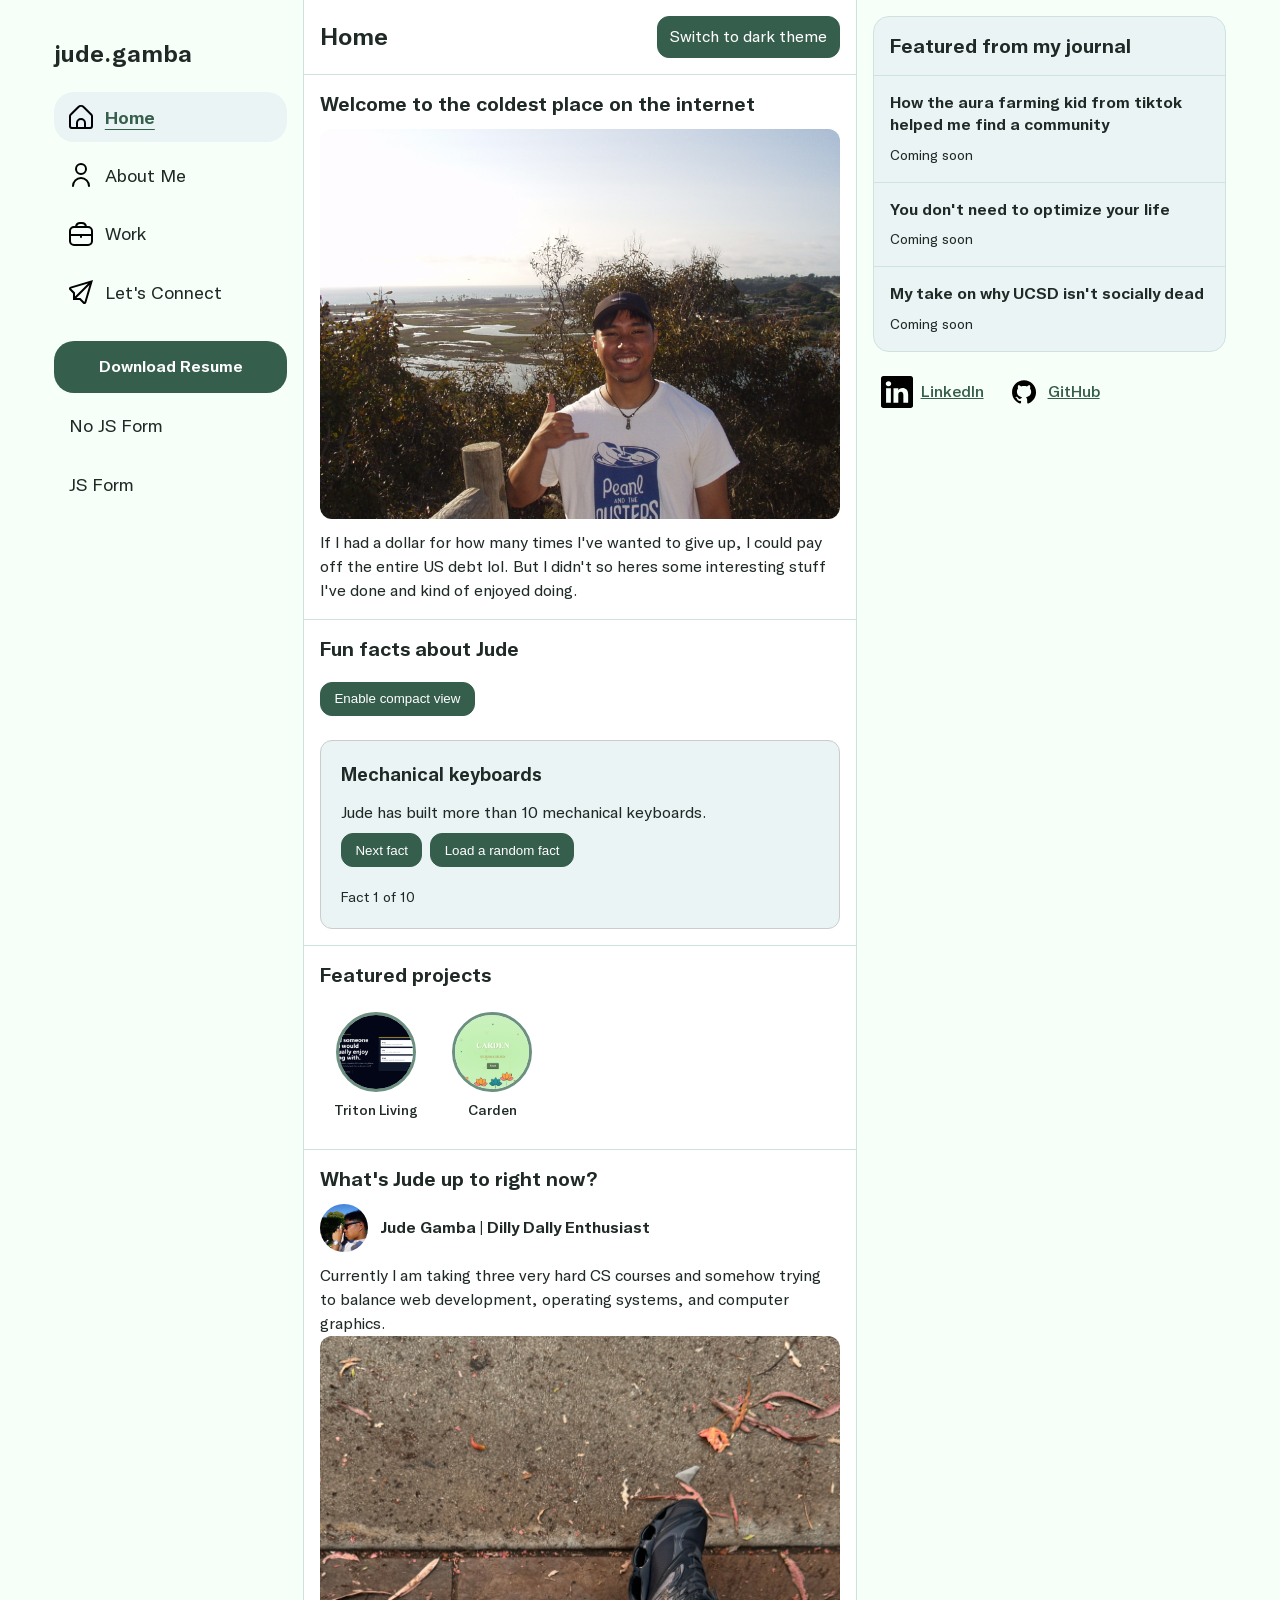
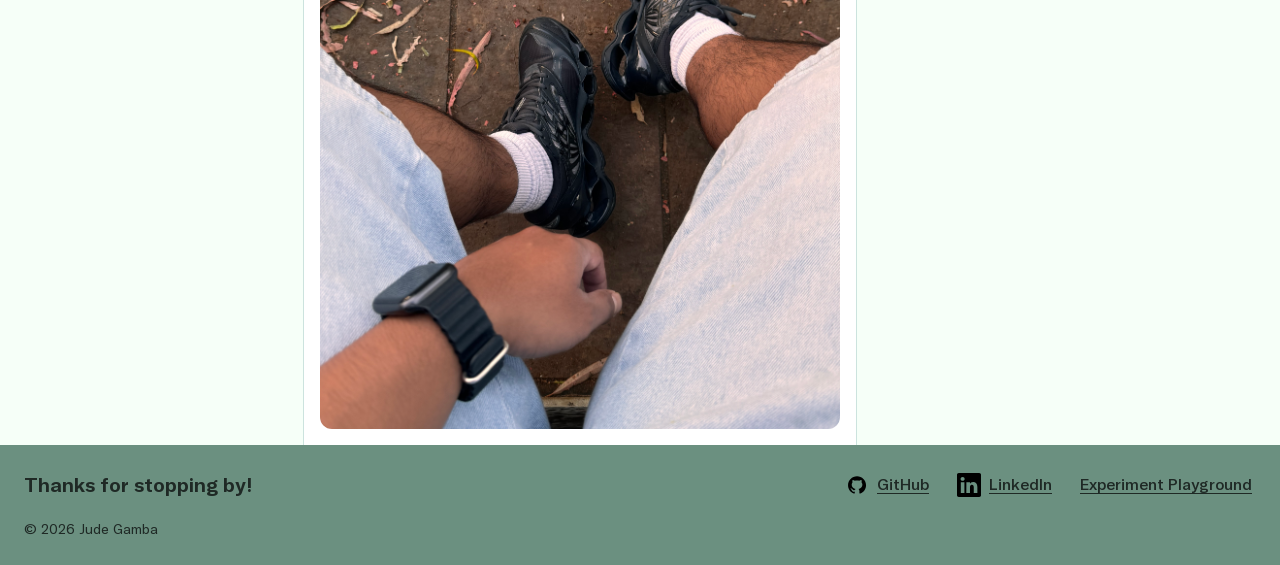
==== commit 4743f52b: "finished part3 and part4" ====
--- a/index.html
+++ b/index.html
@@ -5,7 +5,7 @@
         <meta name="viewport" content="width=device-width, initial-scale=1">
         <meta name="description"
             content="Personal website showcasing Jude Gamba's portfolio">
-        <Title>Home Page</Title>
+        <title>Home Page</title>
         <link rel="icon" href="assets/favicon.svg" type="image/svg+xml">
         <link rel="stylesheet" href="stylesheet.css">
         <script src="theme.js"></script>
--- a/stylesheet.css
+++ b/stylesheet.css
@@ -1364,7 +1364,7 @@
 
 /* Custom Web Component Styling */
 jude-facts {
-    --jude-facts-background: var(var(--surface-background), #ffffff);
+    --jude-facts-background: var(--surface-background, #ffffff);
     --jude-facts-text: var(--text-color, #1f2925);
 
     display: block;
@@ -1405,7 +1405,7 @@
 
 .jude-facts-button:focus-visible,
 #jude-facts-layout-toggle:focus-visible {
-    outline: 3px solid var(--focaus-color, #365e4d);
+    outline: 3px solid var(--focus-color, #365e4d);
     outline-offset: 3px;
 }
 
